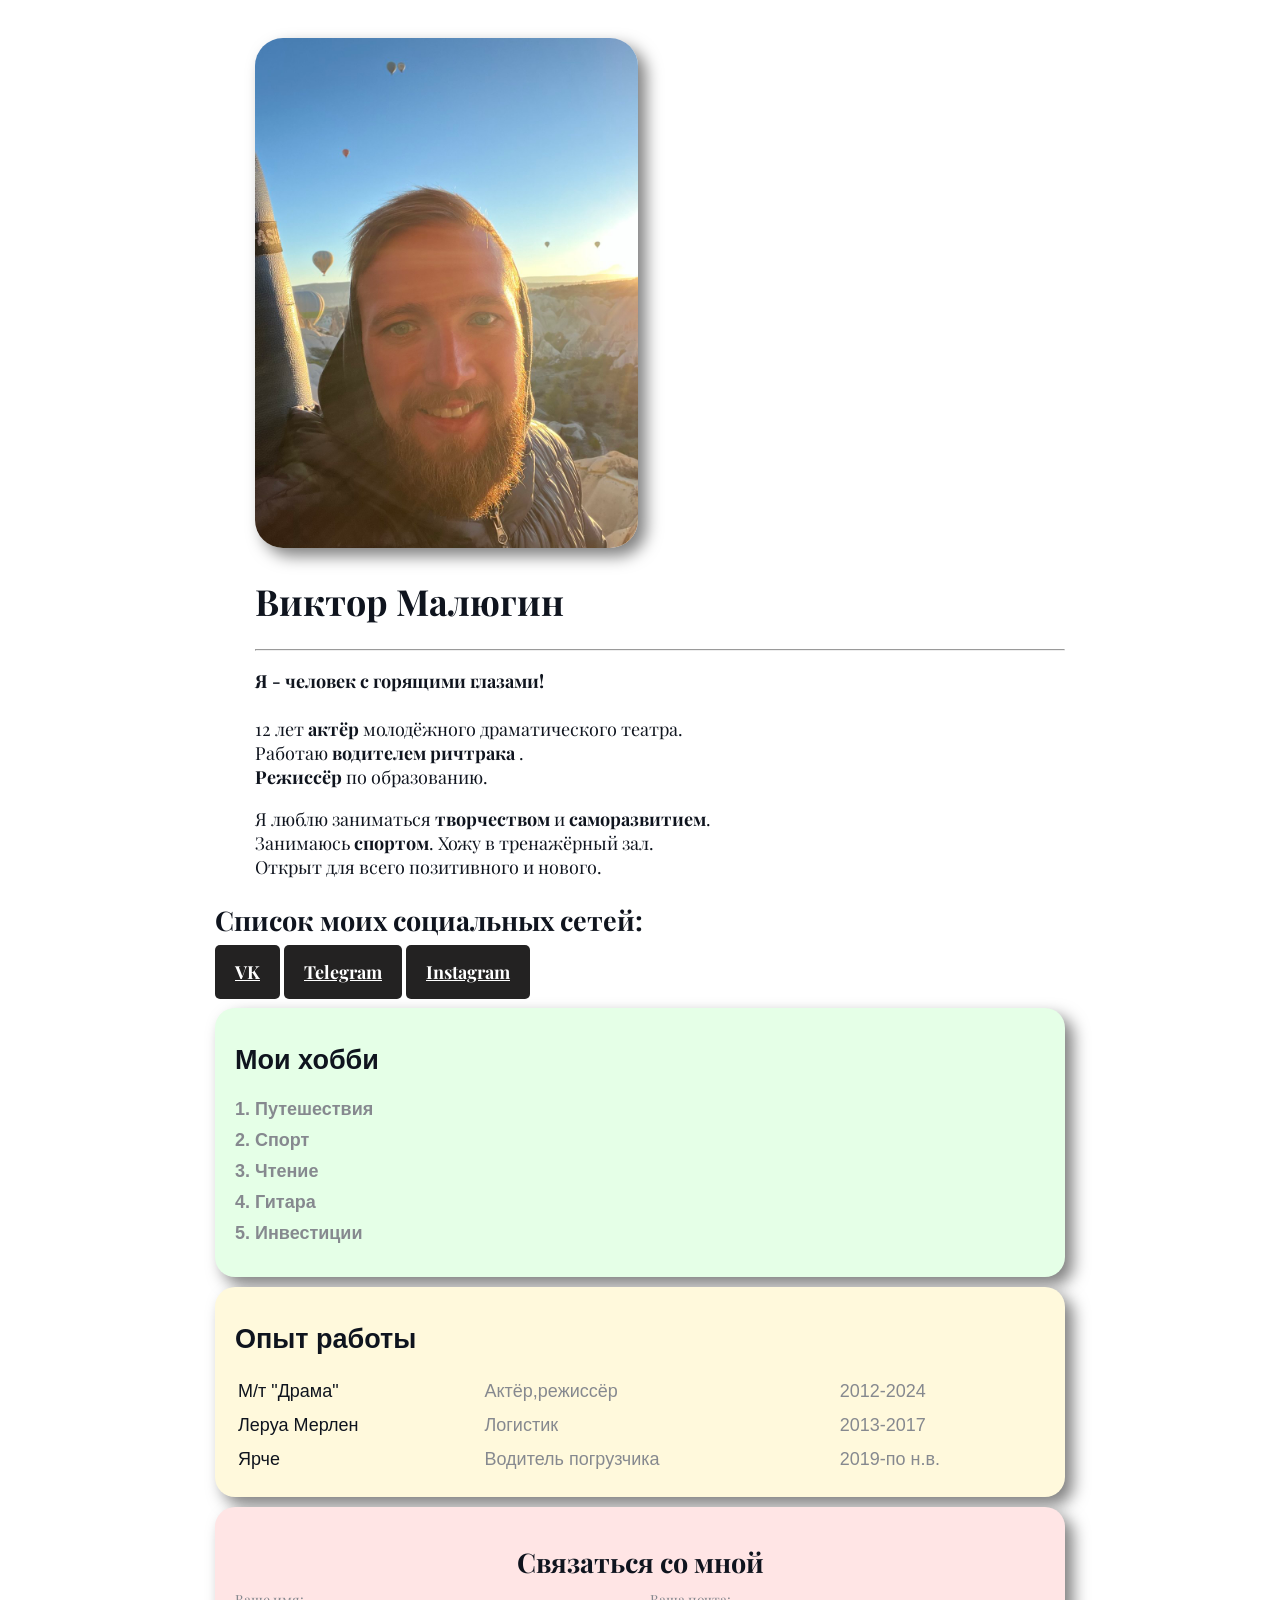
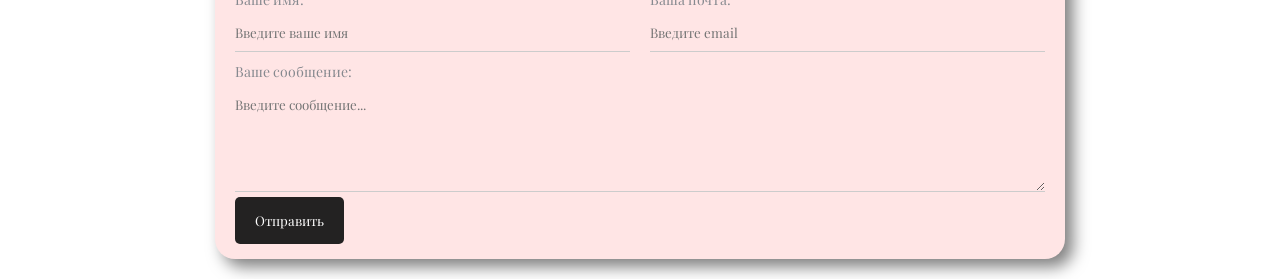
==== index.html @ e91d8ed0 "init" ====
<!DOCTYPE html>
<html lang="en">
<head>
    <meta charset="UTF-8">
    <meta http-equiv="X-UA-Compatible" content="IE=edge">
    <meta name="viewport" content="width=device-width, initial-scale=1.0">
    <meta name="keywords" kontent="Html, course, css, tags">
    <meta name="description" content="Резюме Виктора Дмитриевича Малюгина">
    <title>MVD Resume</title>
    <style>
        /* body {
            background: #ddd;
        } */
      
    </style>
<link rel="stylesheet" href="fonts.css">
   
</head>
<body>
<div class="container">
    <header class="art">
    <img src="iam.jpg" alt="тут изображен я" class="avatar">
    <div class="info-text">
        <h1>Виктор Малюгин</h1>
        <hr>
        <p> <strong>Я - человек с горящими глазами! </strong><br><br> 12 лет <strong>актёр</strong> молодёжного драматического театра.<br>Работаю <strong>водителем ричтрака </strong>.<br> <strong>Режиссёр</strong>  по образованию. </p>
        <p>Я люблю заниматься <strong>творчеством</strong> и <strong>саморазвитием</strong>. <br> Занимаюсь <strong>спортом</strong>. Хожу в тренажёрный зал. <br> Открыт для всего позитивного и нового.
    </div>
    </header>
    <nav class="pages">
            <p><h2><strong>Список моих социальных сетей:</strong></h2></p>  
    <a href="https://vk.com/malyuginvd" target="_blank" class="btn">VK</a>
    <a href="https://t.me/+79231800177" target="_blank" class="btn">Telegram</a>
    <a href="https://www.instagram.com/mavidick/profilecard/?igsh=MW9pbHdzZHBpaXBsYw==" target="_blank" class="btn">Instagram</a>
    </nav><br>
        
    <section class="info">
        <article class="hobby bg-green">
        <h2><strong>Мои хобби</strong> </h2>
        <ol class="list">
        <li>Путешествия</li>
        <li>Спорт</li>
        <li>Чтение</li>
        <li>Гитара</li>
        <li>Инвестиции</li>
        </ol>
        </article>
        <article class="experience bg-yellow">
        <h2> Опыт работы</h2>
        <table class="table">
        <!-- <thead>
        <tr>
            <th>Название</th>
            <th>Должность</th>
            <th>Год</th>
        </tr>
        </thead> -->

        <tbody>
        <tr>
            <td>М/т "Драма"</td>
            <td>Актёр,режиссёр</td>
            <td>2012-2024</td> 
        </tr>
        <tr>
            <td>Леруа Мерлен</td>
            <td>Логистик</td>
            <td>2013-2017</td> 
        </tr>
        <tr>
            <td>Ярче</td>
            <td>Водитель погрузчика</td>
            <td>2019-по н.в.</td> 
        </tr>

        </tbody>
        </table>
        </article>
    </section>
    <footer class="feedback bg-red">
        <form action="/" class="form">
            <h2>Связаться со мной</h2>

    <div class="form-row">
        <div class="form-group">
            <label for="name"> Ваше имя:</label>
            <input type="text" id="name" placeholder="Введите ваше имя">
        </div>
        <div class="form-group">
            <label for="email">Ваша почта:</label>
            <input type="email" id="email" placeholder="Введите email">
        </div>
    </div>
        <div class="form-group">
        <label for="message">Ваше сообщение:</label>
        <textarea id="message" cols="30" rows="5" placeholder="Введите сообщение..."></textarea>
        <button type="submit" class="btn">Отправить</button>
        </div>
        </form>
    </footer>
</div>
</body>
</html>
---- fonts.css ----
@import url('https://fonts.googleapis.com/css2?family=Playfair+Display:ital,wght@0,900;1,900&family=Roboto&display=swap');@import url('https://fonts.googleapis.com/css2?family=Playfair+Display:ital,wght@0,700;1,700&family=Roboto&display=swap');@import url('https://fonts.googleapis.com/css2?family=Playfair+Display:ital@0;1&family=Roboto&display=swap');

@media (max-width: 650px) {
    .art {
       display: block;
       text-align: center;
    }
}

body {
    font-size: 18px;
    font-family: 'Playfair Display', sans-serif;
    font-weight: lighter;
    color: #0f141e;
}
.container {
    max-width: 850px;
    margin: auto;
    padding-top: 30px;
    
}

.info-text {
    margin-left: 40px;
}

.avatar {
    margin-left: 40px;
    width: 45%;

    height: 120%;

    border-radius: 28px;
    box-shadow: 8px 8px 16px rgba(0, 0, 0, 0.5);
}
.art {
    margin-bottom: 20px;
    /* display: flex; */
}
.pages {
    font-weight: bold;
}
.info {
    font-family: 'Gill Sans', 'Gill Sans MT', Calibri, 'Trebuchet MS', sans-serif;
}
.hobby {
    font-weight: bold;
    box-shadow: 8px 8px 16px rgba(0, 0, 0, 0.5);
}
.experience {
    font-weight: lighter;
    box-shadow: 8px 8px 16px rgba(0, 0, 0, 0.5);
}
.feedback {
    font-weight: bolder;
    box-shadow: 8px 8px 16px rgba(0, 0, 0, 0.5);
}

.hobby, .experience, .feedback {
    border-radius: 20px;
    padding: 15px 20px;
    margin-bottom: 20px;
}

.info {
    margin-bottom: 20px;
    display: inline;
}

.hobby, .experience, .feedback h2 {
    margin-bottom: 10px;
}
.bg-yellow {
    background: #fff9dc;
}

.bg-red {
    background: #ffe5e5;
}

.bg-green {
    background: #e5ffe7;
}

.btn {
    background: rgb(35, 34, 34);
    padding: 15px 20px;
    color: #fff;
    border: none;
    cursor: pointer;
    border-radius: 5px;
    font-family: inherit;
}

.btn:hover {
    opacity: 0.8;
    color: rgb(159, 156, 161);
}

.btn:active {
    color: rgb(101, 235, 235);
}

.btn:visited {
    color: antiquewhite;
}

.list {
    padding: 0 20px;
}

.list li {
    color: #86898f;
    margin-bottom: 10px;
}

.table {
    width: 100%;
}

.table td {
    padding-bottom: 10px;
}

.table td:nth-child(2),
.table td:nth-child(3) {
    color: #86898f;
}

.form h2 {
    text-align: center;
}

.form-row {
    margin-bottom: 10px;
    display: flex;
}

.form-row .form-group {
    margin-right: 20px;
    width: 50%;
    /* display: inline-block; */
    /* width: calc(50% - 20px); */
}

.form-row .form-group:last-child {
    margin-right: 0;
}

.form-group label {
    display: block;
    font-size: 14px;
    color: #86898f;
}

.form-group input,
.form-group textarea {
    width: 100%;
    box-sizing: border-box;
    border: none;
    background: transparent;
    border-bottom: 1px solid #ccc;
    color: #000;
    padding: 15px 0 10px;
    outline: none;
    font-family: inherit;
}
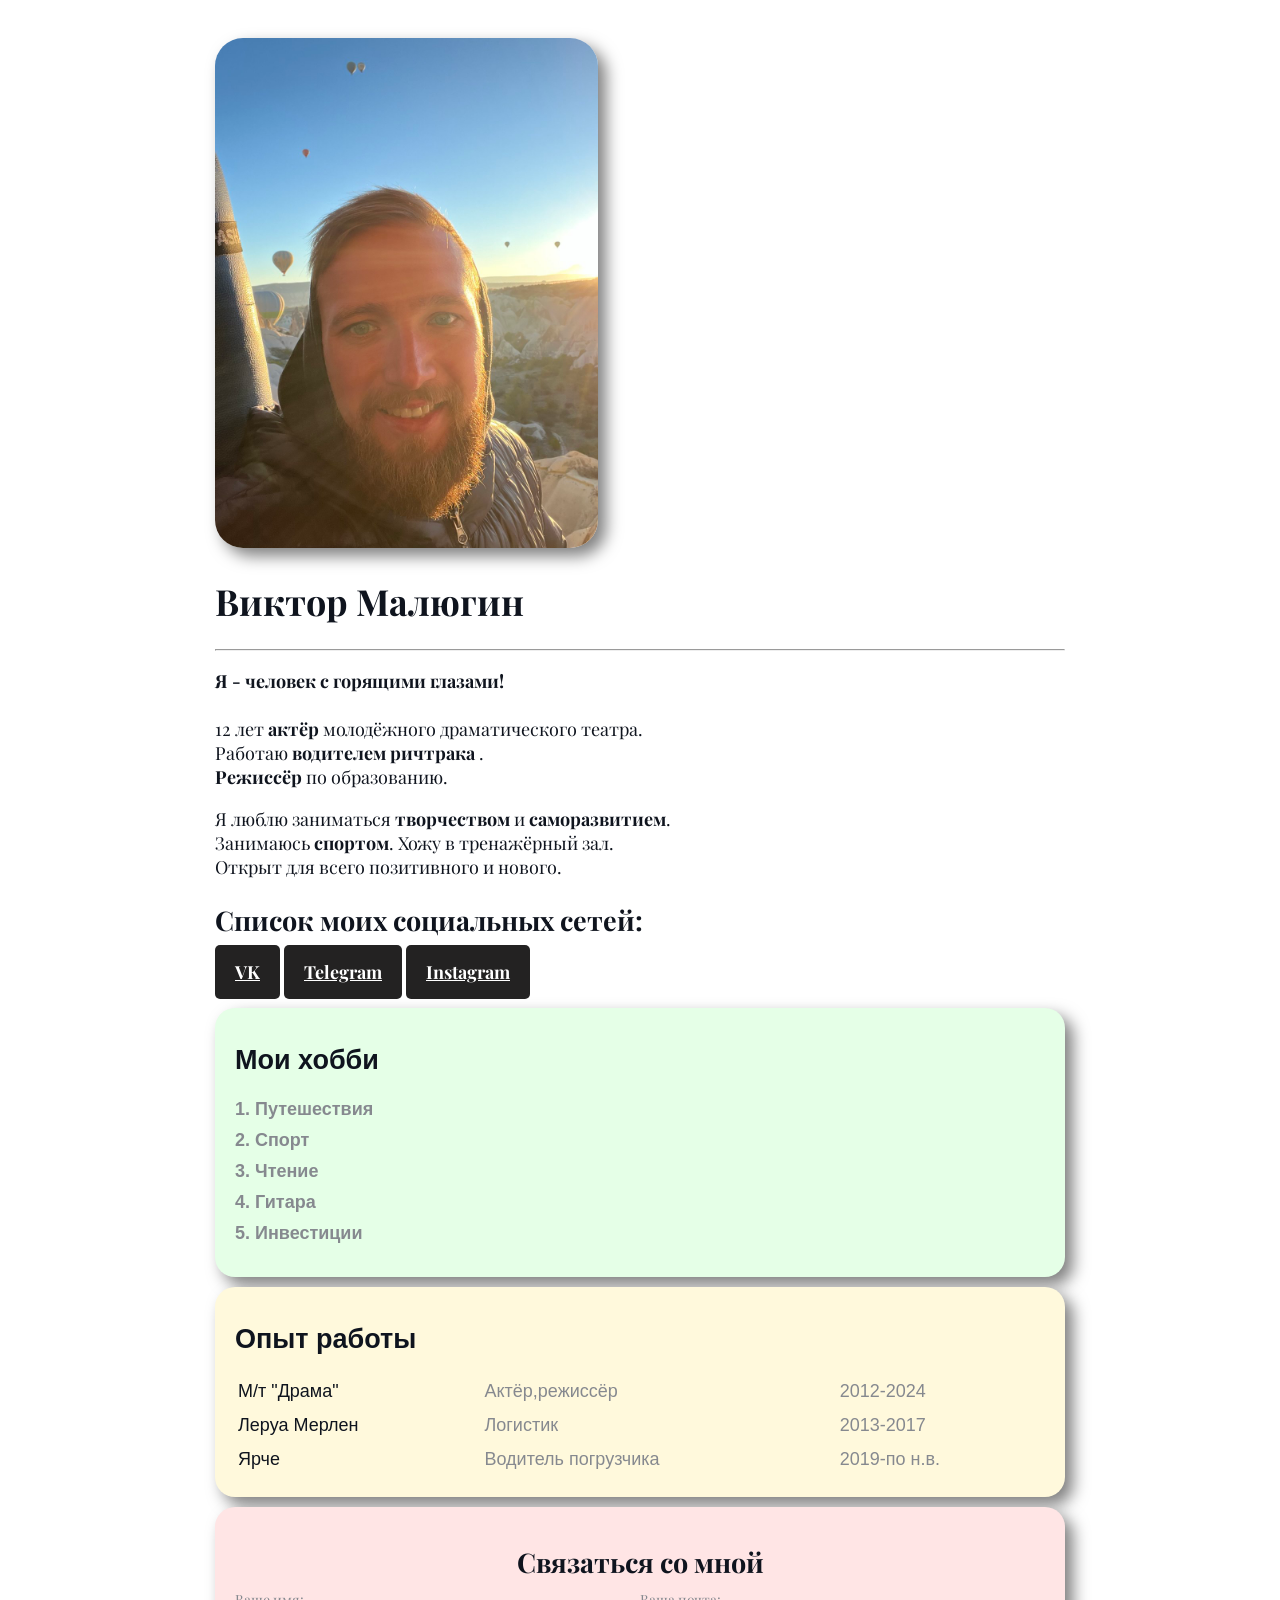
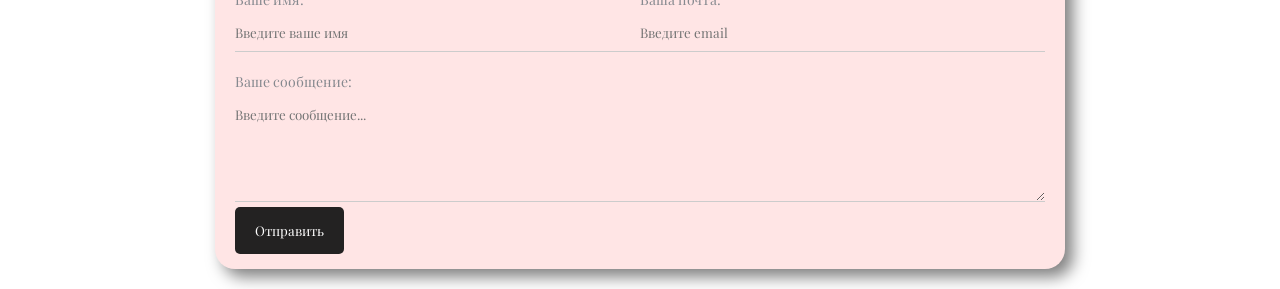
==== commit 1b96e54d: "Update index.html rename link "font" to "styles"" ====
--- a/index.html
+++ b/index.html
@@ -13,7 +13,7 @@
         } */
       
     </style>
-<link rel="stylesheet" href="fonts.css">
+<link rel="stylesheet" href="styles.css">
    
 </head>
 <body>
@@ -100,4 +100,4 @@
     </footer>
 </div>
 </body>
-</html>+</html>
--- a/styles.css
+++ b/styles.css
@@ -0,0 +1,172 @@
+@import url('https://fonts.googleapis.com/css2?family=Playfair+Display:ital,wght@0,900;1,900&family=Roboto&display=swap');@import url('https://fonts.googleapis.com/css2?family=Playfair+Display:ital,wght@0,700;1,700&family=Roboto&display=swap');@import url('https://fonts.googleapis.com/css2?family=Playfair+Display:ital@0;1&family=Roboto&display=swap');
+
+@media (max-width: 650px) {
+    .art {
+       display: block;
+       text-align: center;
+    }
+}
+
+body {
+    font-size: 18px;
+    font-family: 'Playfair Display', sans-serif;
+    font-weight: lighter;
+    color: #0f141e;
+}
+.container {
+    max-width: 850px;
+    margin: auto;
+    padding-top: 30px;
+    
+}
+
+.avatar {
+    width: 45%;
+    height: 120%;
+    border-radius: 28px;
+    box-shadow: 8px 8px 16px rgba(0, 0, 0, 0.5);
+}
+.art {
+    margin-bottom: 20px;
+    /* display: flex; */
+}
+.pages {
+    font-weight: bold;
+}
+.info {
+    font-family: 'Gill Sans', 'Gill Sans MT', Calibri, 'Trebuchet MS', sans-serif;
+}
+.hobby {
+    font-weight: bold;
+    box-shadow: 8px 8px 16px rgba(0, 0, 0, 0.5);
+}
+.experience {
+    font-weight: lighter;
+    box-shadow: 8px 8px 16px rgba(0, 0, 0, 0.5);
+}
+.feedback {
+    font-weight: bolder;
+    box-shadow: 8px 8px 16px rgba(0, 0, 0, 0.5);
+}
+
+.hobby, .experience, .feedback {
+    border-radius: 20px;
+    padding: 15px 20px;
+    margin-bottom: 20px;
+}
+
+.info {
+    margin-bottom: 20px;
+    display: inline;
+}
+
+.hobby, .experience, .feedback h2 {
+    margin-bottom: 10px;
+}
+.bg-yellow {
+    background: #fff9dc;
+}
+
+.bg-red {
+    background: #ffe5e5;
+}
+
+.bg-green {
+    background: #e5ffe7;
+}
+
+.btn {
+    background: rgb(35, 34, 34);
+    padding: 15px 20px;
+    color: #fff;
+    border: none;
+    cursor: pointer;
+    border-radius: 5px;
+    font-family: inherit;
+}
+
+.btn:hover {
+    opacity: 0.8;
+    color: rgb(159, 156, 161);
+}
+
+.btn:active {
+    color: rgb(101, 235, 235);
+}
+
+.btn:visited {
+    color: antiquewhite;
+}
+
+.list {
+    padding: 0 20px;
+}
+
+.list li {
+    color: #86898f;
+    margin-bottom: 10px;
+}
+
+.table {
+    width: 100%;
+}
+
+.table td {
+    padding-bottom: 10px;
+}
+
+.table td:nth-child(2),
+.table td:nth-child(3) {
+    color: #86898f;
+}
+
+.form h2 {
+    text-align: center;
+}
+
+.form-row {
+    margin-bottom: 10px;
+    display: flex;
+}
+
+.form-row .form-group {
+    margin-right: 20px;
+    width: 50%;
+    /* display: inline-block; */
+    /* width: calc(50% - 20px); */
+}
+
+.form-row .form-group:last-child {
+    margin-right: 0;
+}
+
+@media (max-width: 650px) {
+    .form-row {
+       display: block;
+    }
+}
+
+.form-row .form-group {
+    width: 100%;
+    margin-right: 0;
+    margin-bottom: 10px;
+}
+
+.form-group label {
+    display: block;
+    font-size: 14px;
+    color: #86898f;
+}
+
+.form-group input,
+.form-group textarea {
+    width: 100%;
+    box-sizing: border-box;
+    border: none;
+    background: transparent;
+    border-bottom: 1px solid #ccc;
+    color: #000;
+    padding: 15px 0 10px;
+    outline: none;
+    font-family: inherit;
+}
